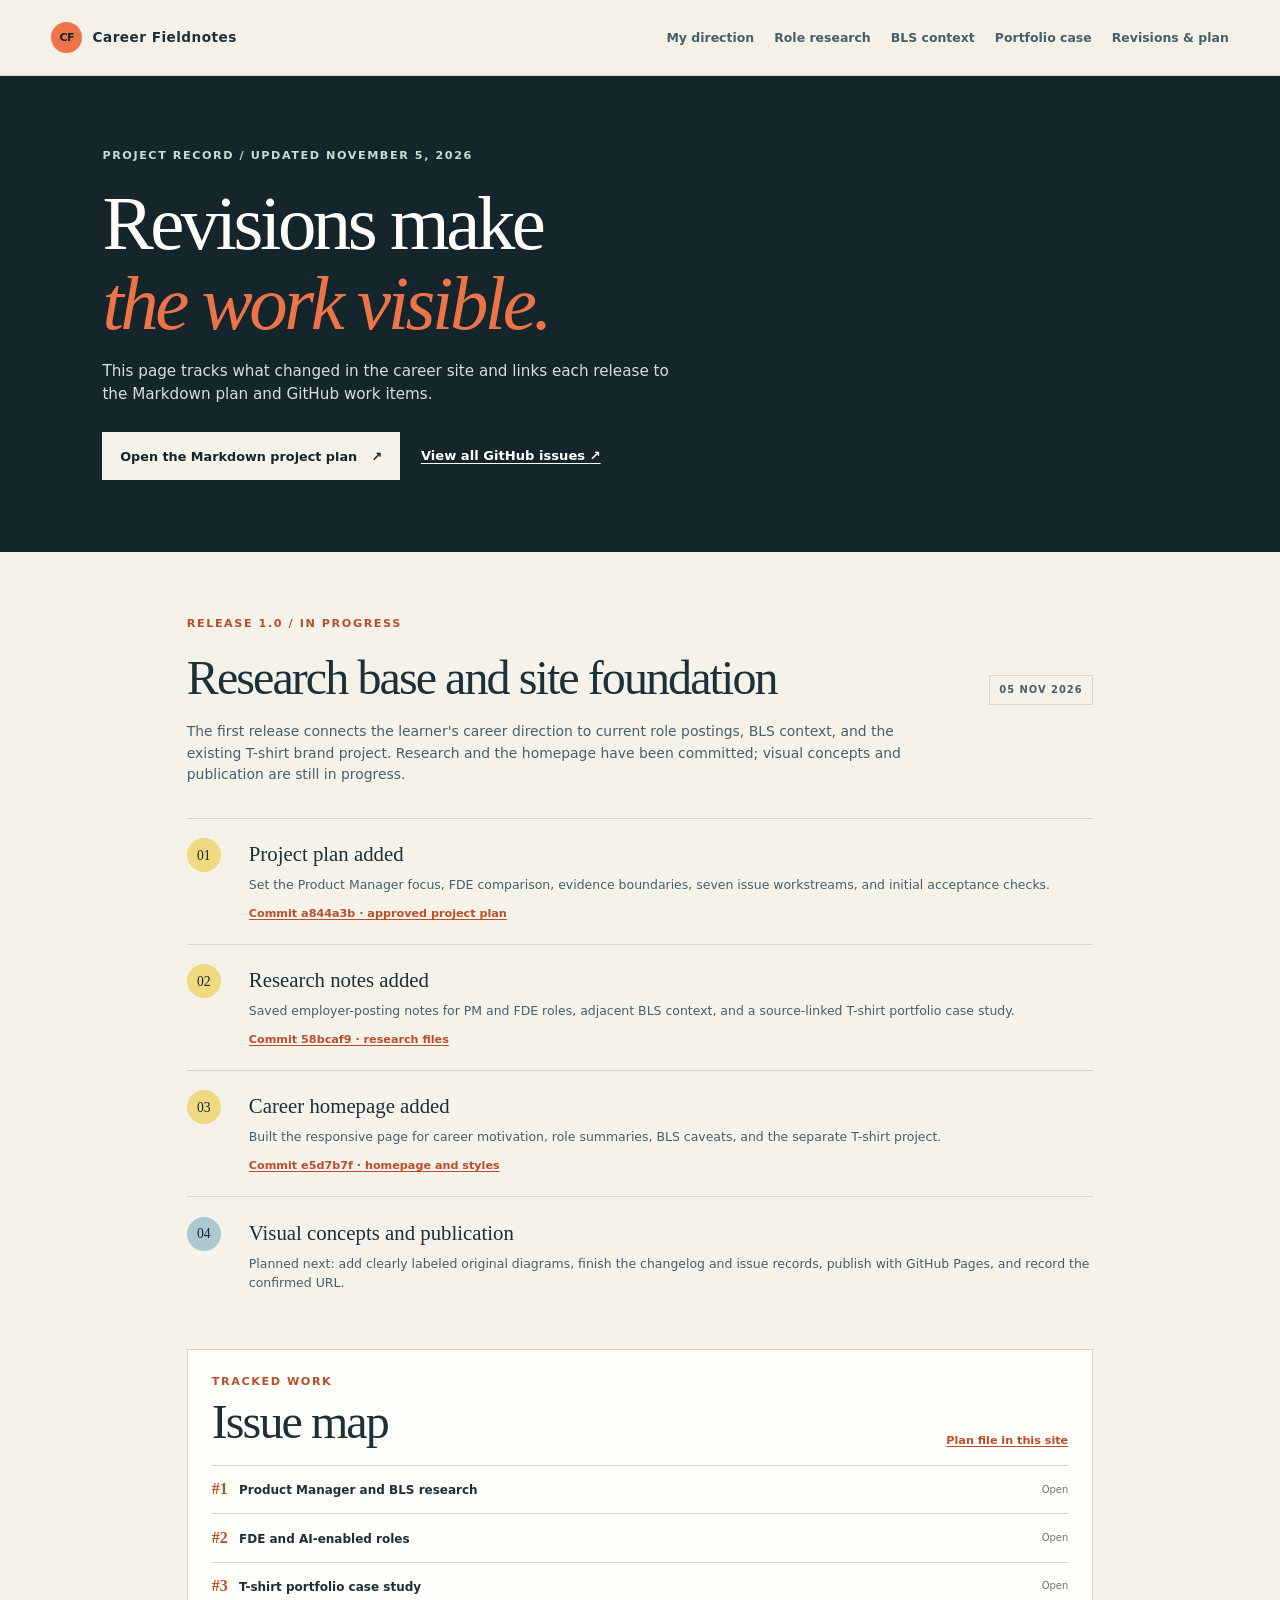
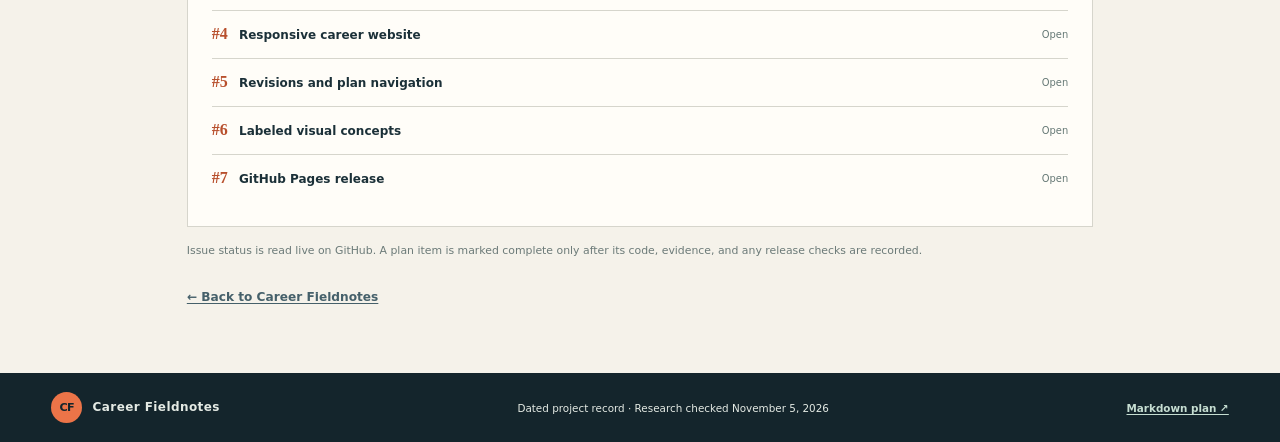
==== revisions.html @ 6643471c "docs: add revisions page linked to plan (#5)" ====
<!doctype html>
<html lang="en">
<head>
  <meta charset="utf-8">
  <meta name="viewport" content="width=device-width, initial-scale=1">
  <meta name="description" content="Project plan, issue tracker, and dated release notes for the Research Careers website.">
  <meta name="theme-color" content="#f5f2ea">
  <title>Revisions &amp; plan — Career Fieldnotes</title>
  <link rel="stylesheet" href="styles.css">
</head>
<body class="revisions-page">
  <a class="skip-link" href="#main">Skip to content</a>
  <header class="site-header">
    <a class="wordmark" href="index.html" aria-label="Career Fieldnotes home">
      <span class="wordmark-mark" aria-hidden="true">CF</span><span>Career Fieldnotes</span>
    </a>
    <nav aria-label="Main navigation">
      <a href="index.html#direction">My direction</a>
      <a href="index.html#roles">Role research</a>
      <a href="index.html#market">BLS context</a>
      <a href="index.html#portfolio">Portfolio case</a>
      <a aria-current="page" href="revisions.html">Revisions &amp; plan</a>
    </nav>
  </header>
  <main id="main">
    <section class="revision-hero">
      <p class="eyebrow">Project record / updated November 5, 2026</p>
      <h1>Revisions make<br><em>the work visible.</em></h1>
      <p>This page tracks what changed in the career site and links each release to the Markdown plan and GitHub work items.</p>
      <div class="revision-actions">
        <a class="button button-light" href="https://github.com/ors2222/research-careers/blob/main/PROJECT_PLAN.md">Open the Markdown project plan <span aria-hidden="true">↗</span></a>
        <a class="text-link light-link" href="https://github.com/ors2222/research-careers/issues">View all GitHub issues <span aria-hidden="true">↗</span></a>
      </div>
    </section>
    <section class="revision-main">
      <div class="revision-heading">
        <div><p class="eyebrow">Release 1.0 / in progress</p><h2>Research base and site foundation</h2></div>
        <span class="revision-date">05 NOV 2026</span>
      </div>
      <p class="revision-summary">The first release connects the learner's career direction to current role postings, BLS context, and the existing T-shirt brand project. Research and the homepage have been committed; visual concepts and publication are still in progress.</p>
      <ol class="revision-timeline">
        <li>
          <span class="timeline-mark" aria-hidden="true">01</span>
          <div><h3>Project plan added</h3><p>Set the Product Manager focus, FDE comparison, evidence boundaries, seven issue workstreams, and initial acceptance checks.</p><a href="https://github.com/ors2222/research-careers/commit/a844a3b6b0235399ee52a9d071979ad098f2e826">Commit a844a3b · approved project plan</a></div>
        </li>
        <li>
          <span class="timeline-mark" aria-hidden="true">02</span>
          <div><h3>Research notes added</h3><p>Saved employer-posting notes for PM and FDE roles, adjacent BLS context, and a source-linked T-shirt portfolio case study.</p><a href="https://github.com/ors2222/research-careers/commit/58bcaf92dffbef862050ac8dce8a9212e269363a">Commit 58bcaf9 · research files</a></div>
        </li>
        <li>
          <span class="timeline-mark" aria-hidden="true">03</span>
          <div><h3>Career homepage added</h3><p>Built the responsive page for career motivation, role summaries, BLS caveats, and the separate T-shirt project.</p><a href="https://github.com/ors2222/research-careers/commit/e5d7b7fb26ea6e5fd0f2cf71f724185903629688">Commit e5d7b7f · homepage and styles</a></div>
        </li>
        <li class="timeline-pending">
          <span class="timeline-mark" aria-hidden="true">04</span>
          <div><h3>Visual concepts and publication</h3><p>Planned next: add clearly labeled original diagrams, finish the changelog and issue records, publish with GitHub Pages, and record the confirmed URL.</p></div>
        </li>
      </ol>
      <div class="issue-map">
        <div class="issue-map-heading"><div><p class="eyebrow">Tracked work</p><h2>Issue map</h2></div><a href="PROJECT_PLAN.md">Plan file in this site</a></div>
        <ol>
          <li><a href="https://github.com/ors2222/research-careers/issues/1"><span>#1</span> Product Manager and BLS research</a><em>Open</em></li>
          <li><a href="https://github.com/ors2222/research-careers/issues/2"><span>#2</span> FDE and AI-enabled roles</a><em>Open</em></li>
          <li><a href="https://github.com/ors2222/research-careers/issues/3"><span>#3</span> T-shirt portfolio case study</a><em>Open</em></li>
          <li><a href="https://github.com/ors2222/research-careers/issues/4"><span>#4</span> Responsive career website</a><em>Open</em></li>
          <li><a href="https://github.com/ors2222/research-careers/issues/5"><span>#5</span> Revisions and plan navigation</a><em>Open</em></li>
          <li><a href="https://github.com/ors2222/research-careers/issues/6"><span>#6</span> Labeled visual concepts</a><em>Open</em></li>
          <li><a href="https://github.com/ors2222/research-careers/issues/7"><span>#7</span> GitHub Pages release</a><em>Open</em></li>
        </ol>
      </div>
      <p class="revision-footnote">Issue status is read live on GitHub. A plan item is marked complete only after its code, evidence, and any release checks are recorded.</p>
      <a class="back-link" href="index.html">← Back to Career Fieldnotes</a>
    </section>
  </main>
  <footer class="site-footer">
    <a class="wordmark footer-mark" href="index.html"><span class="wordmark-mark" aria-hidden="true">CF</span><span>Career Fieldnotes</span></a>
    <p>Dated project record · Research checked November 5, 2026</p>
    <a href="https://github.com/ors2222/research-careers/blob/main/PROJECT_PLAN.md">Markdown plan ↗</a>
  </footer>
</body>
</html>
---- styles.css ----
:root {
  color-scheme: light;
  --ink: #1b3038;
  --ink-deep: #14252c;
  --ink-soft: #45606a;
  --paper: #f5f2ea;
  --paper-light: #fffdf8;
  --line: #d6d5cc;
  --orange: #ec7448;
  --orange-dark: #b84f2c;
  --mint: #c6ded2;
  --blue: #adc8d0;
  --yellow: #efd981;
  --display: Georgia, "Times New Roman", serif;
  --body: Inter, ui-sans-serif, system-ui, -apple-system, BlinkMacSystemFont, "Segoe UI", sans-serif;
  font-family: var(--body);
  color: var(--ink);
  background: var(--paper);
  font-synthesis: none;
  text-rendering: optimizeLegibility;
}
* { box-sizing: border-box; }
html { scroll-behavior: smooth; scroll-padding-top: 6rem; }
body { margin: 0; min-width: 320px; background: var(--paper); line-height: 1.55; }
a { color: inherit; text-underline-offset: .2em; }
a:hover { color: var(--orange-dark); }
a:focus-visible { outline: 3px solid var(--orange); outline-offset: 4px; border-radius: 2px; }
.skip-link { position: absolute; z-index: 20; top: .5rem; left: .75rem; padding: .6rem .85rem; color: var(--paper-light); background: var(--ink-deep); transform: translateY(-160%); }
.skip-link:focus { transform: translateY(0); }
.site-header { min-height: 76px; padding: .85rem clamp(1.2rem, 4vw, 4rem); display: flex; justify-content: space-between; align-items: center; gap: 1.6rem; border-bottom: 1px solid var(--line); background: rgba(245,242,234,.96); }
.wordmark { display: inline-flex; align-items: center; gap: .65rem; text-decoration: none; font-size: .85rem; font-weight: 800; letter-spacing: .035em; white-space: nowrap; }
.wordmark-mark { display: grid; place-items: center; width: 31px; height: 31px; background: var(--orange); color: var(--ink-deep); border-radius: 50%; font-size: .7rem; letter-spacing: -.06em; }
.site-header nav { display: flex; flex-wrap: wrap; gap: .4rem 1.25rem; align-items: center; justify-content: flex-end; }
.site-header nav a { text-decoration: none; color: var(--ink-soft); font-size: .78rem; font-weight: 650; }
.site-header nav a:hover { color: var(--orange-dark); }
.hero { min-height: 560px; padding: 5rem clamp(1.4rem, 7vw, 7rem) 4rem; position: relative; display: grid; grid-template-columns: minmax(0, 1.08fr) minmax(280px, .92fr); align-items: center; gap: 3rem; overflow: hidden; color: var(--paper-light); background: var(--ink-deep); }
.hero::after { content: ""; position: absolute; right: -4rem; bottom: -8rem; width: 25rem; height: 25rem; border: 1px solid rgba(198,222,210,.18); border-radius: 50%; }
.hero-copy { position: relative; z-index: 2; max-width: 700px; }
.eyebrow { margin: 0 0 1.2rem; color: var(--orange-dark); font-size: .7rem; font-weight: 800; letter-spacing: .14em; line-height: 1.5; text-transform: uppercase; }
.hero .eyebrow { color: var(--mint); }
.eyebrow-dot { display: inline-block; width: 8px; height: 8px; margin-right: .45rem; background: var(--orange); border-radius: 50%; }
h1, h2, h3, h4, p { margin-top: 0; }
h1, h2 { font-family: var(--display); font-weight: 500; letter-spacing: -.045em; line-height: 1.04; }
h1 { max-width: 760px; margin-bottom: 1.45rem; font-size: clamp(3rem, 6.9vw, 6rem); }
h1 em, .market-copy h2 em { color: var(--orange); font-weight: 400; }
.hero-intro { max-width: 550px; margin-bottom: 1.7rem; color: #e1e8e4; font-size: clamp(1rem, 1.5vw, 1.17rem); line-height: 1.7; }
.hero-actions { display: flex; flex-wrap: wrap; align-items: center; gap: 1.4rem; }
.button { display: inline-flex; align-items: center; justify-content: center; gap: .9rem; min-height: 48px; padding: .7rem 1.05rem; border: 1px solid transparent; text-decoration: none; font-size: .8rem; font-weight: 800; }
.button-light { background: var(--paper); color: var(--ink-deep); }
.button-light:hover { background: var(--mint); color: var(--ink-deep); }
.button-dark { background: var(--ink-deep); color: var(--paper-light); }
.button-dark:hover { background: var(--orange); color: var(--ink-deep); }
.text-link { color: var(--ink); font-size: .82rem; font-weight: 800; text-decoration-thickness: 1px; }
.light-link { color: var(--paper-light); }
.light-link:hover { color: var(--yellow); }
.hero-note { max-width: 510px; margin: 1.2rem 0 0; color: #b6c7c5; font-size: .72rem; }
.hero-art { position: relative; width: min(100%, 430px); aspect-ratio: 1; justify-self: center; }
.orbit { position: absolute; inset: 11%; border: 1px solid rgba(198,222,210,.4); border-radius: 50%; transform: rotate(-28deg) scaleY(.72); }
.orbit-two { inset: 17% 5%; border-color: rgba(236,116,72,.7); transform: rotate(34deg) scaleY(.68); }
.orbit-center { position: absolute; inset: 36%; display: grid; place-items: center; border: 1px solid rgba(245,242,234,.5); border-radius: 50%; background: #29414a; color: var(--yellow); font-size: .7rem; font-weight: 800; letter-spacing: .15em; }
.orbit-node { position: absolute; padding: .45rem .7rem; border-radius: 99px; background: var(--mint); color: var(--ink-deep); font-size: .68rem; font-weight: 800; }
.node-people { top: 12%; left: 37%; }
.node-team { top: 43%; right: 0; background: var(--yellow); }
.node-product { bottom: 15%; left: 26%; background: var(--orange); }
.node-learning { top: 49%; left: 0; }
.orbit-star { position: absolute; color: var(--orange); font-size: 1.5rem; }
.star-one { top: 24%; right: 15%; }.star-two { bottom: 17%; right: 26%; color: var(--yellow); }
.hero-index { position: absolute; right: 1.5rem; bottom: 1.4rem; display: flex; gap: .55rem; align-items: center; color: #90a8a9; font-size: .58rem; letter-spacing: .12em; }
.hero-index b { color: var(--orange); font-family: var(--display); font-size: 1.3rem; font-weight: 400; }
.section { padding: 5.5rem clamp(1.4rem, 8vw, 8rem); }
.section-heading { max-width: 450px; }
.section-heading-wide { max-width: none; display: flex; justify-content: space-between; align-items: end; gap: 2rem; margin-bottom: 2.6rem; }
.section-heading h2, .market-copy h2 { margin-bottom: 0; font-size: clamp(2.4rem, 4.5vw, 4rem); }
.direction-section { display: grid; grid-template-columns: minmax(230px, .78fr) minmax(0, 1.22fr); gap: 4rem; border-bottom: 1px solid var(--line); }
.direction-content { max-width: 740px; }
.direction-content blockquote { margin: 0 0 1.2rem; color: var(--ink); font-family: var(--display); font-size: clamp(1.45rem, 2.5vw, 2.1rem); line-height: 1.35; letter-spacing: -.02em; }
.direction-content > p { max-width: 620px; color: var(--ink-soft); font-size: .93rem; }
.interest-tags { display: flex; flex-wrap: wrap; gap: .55rem; margin-top: 1.4rem; }
.interest-tags span { padding: .4rem .7rem; border: 1px solid var(--line); color: var(--ink-soft); font-size: .7rem; font-weight: 700; }
.role-section { background: var(--paper-light); }
.section-deck { max-width: 440px; margin: 0; color: var(--ink-soft); font-size: .88rem; }
.role-grid { display: grid; grid-template-columns: 1fr 1fr; gap: 1.1rem; align-items: stretch; }
.role-card { display: flex; flex-direction: column; padding: clamp(1.35rem, 3vw, 2.2rem); border: 1px solid var(--line); background: var(--paper); }
.role-card-featured { border-top: 4px solid var(--orange); }
.role-card-secondary { border-top: 4px solid var(--blue); }
.card-topline { display: flex; justify-content: space-between; align-items: center; margin-bottom: 1.3rem; }
.role-label { color: var(--orange-dark); font-size: .65rem; font-weight: 850; letter-spacing: .09em; text-transform: uppercase; }
.role-card-secondary .role-label { color: #3d6d7d; }
.role-number { color: #9aa8a2; font-family: var(--display); font-size: 1.2rem; }
.role-card h3 { margin-bottom: .25rem; font-family: var(--display); font-size: clamp(1.65rem, 3vw, 2.15rem); font-weight: 500; letter-spacing: -.035em; line-height: 1.14; }
.role-card h3 a { text-decoration: none; }
.role-context { margin-bottom: 1.7rem; color: var(--ink-soft); font-size: .78rem; }
.role-card h4 { margin-bottom: .6rem; font-size: .74rem; }
.role-card ul { margin: 0 0 1.3rem; padding-left: 1.1rem; color: var(--ink-soft); font-size: .78rem; }
.role-card li { padding-left: .2rem; margin-bottom: .42rem; }
.skill-row, .evidence-row { padding: .8rem 0; border-top: 1px solid var(--line); }
.skill-row > span, .evidence-row > span { color: #64777a; font-size: .63rem; font-weight: 800; letter-spacing: .08em; text-transform: uppercase; }
.skill-row p, .evidence-row p { margin: .35rem 0 0; color: var(--ink); font-size: .78rem; }
.card-links { display: grid; gap: .35rem; margin-top: 1rem; }
.card-links a, .single-link { font-size: .74rem; font-weight: 750; }
.checked-note { margin: .8rem 0 0; color: #697b7c; font-size: .65rem; }
.level-note { padding: .75rem; margin: .85rem 0 0; border-left: 3px solid var(--orange); background: #f7e7da; color: #5a453b; font-size: .72rem; }
.single-link { margin-top: 1.1rem; }
.role-footnote { display: flex; gap: 1rem; max-width: 820px; margin: 1.6rem auto 0; color: var(--ink-soft); }
.role-footnote p { margin: 0; font-size: .83rem; }
.footnote-symbol { color: var(--orange-dark); font-family: var(--display); font-size: 1.8rem; line-height: 1; }
.market-section { display: grid; grid-template-columns: 70px minmax(250px, 1fr) minmax(250px, .88fr); gap: 2.5rem; align-items: center; background: var(--mint); }
.market-stamp { align-self: start; padding-top: .3rem; color: var(--ink-soft); font-size: .62rem; font-weight: 850; letter-spacing: .12em; line-height: 1.5; }
.market-copy h2 { margin-bottom: 1.15rem; }
.market-copy > p:not(.eyebrow) { max-width: 640px; color: #304e52; font-size: .91rem; }
.market-copy h2 em { color: var(--orange-dark); }
.market-caveat { padding-left: .8rem; border-left: 2px solid var(--ink-soft); font-size: .78rem !important; }
.market-stat { padding: 1.4rem; border: 1px solid rgba(27,48,56,.25); background: rgba(255,253,248,.5); }
.market-stat div { display: grid; grid-template-columns: 120px 1fr; gap: 1rem; align-items: center; padding: .75rem 0; border-bottom: 1px solid rgba(27,48,56,.15); }
.market-stat strong { font-family: var(--display); font-size: 1.7rem; font-weight: 400; letter-spacing: -.04em; }
.market-stat span { color: var(--ink-soft); font-size: .68rem; }
.market-stat > p { margin: .7rem 0 0; color: var(--ink-soft); font-size: .63rem; font-weight: 750; }
.portfolio-section { background: var(--paper); }
.portfolio-layout { display: grid; grid-template-columns: minmax(0, 1.45fr) minmax(230px, .72fr); gap: 1rem; align-items: stretch; }
.portfolio-main { padding: clamp(1.4rem, 3vw, 2.2rem); border: 1px solid var(--line); background: var(--paper-light); }
.portfolio-label { display: inline-flex; align-items: center; gap: .45rem; color: #4c7160; font-size: .63rem; font-weight: 800; letter-spacing: .09em; text-transform: uppercase; }
.live-dot { width: 7px; height: 7px; border-radius: 50%; background: #719d7e; }
.portfolio-main h3 { margin: .8rem 0 .55rem; font-family: var(--display); font-size: 2.2rem; font-weight: 500; letter-spacing: -.04em; }
.portfolio-main > p { max-width: 720px; color: var(--ink-soft); font-size: .83rem; }
.competitor-strip { display: grid; grid-template-columns: repeat(3, 1fr); gap: .6rem; margin: 1.4rem 0 .8rem; }
.competitor-strip article { min-height: 145px; padding: .8rem; background: var(--paper); }
.mini-index { color: var(--orange-dark); font-size: .62rem; font-weight: 800; }
.competitor-strip h4 { margin: .35rem 0; font-family: var(--display); font-size: 1.2rem; font-weight: 500; }
.competitor-strip p { margin: 0; color: var(--ink-soft); font-size: .69rem; }
.small-caveat { font-size: .67rem !important; }
.case-links { display: flex; flex-wrap: wrap; gap: .7rem 1.2rem; padding-top: .8rem; border-top: 1px solid var(--line); }
.case-links a { font-size: .72rem; font-weight: 800; }
.portfolio-aside { display: flex; flex-direction: column; border: 1px solid var(--line); background: var(--paper-light); }
.aside-block { flex: 1; padding: 1.2rem; }
.aside-block-accent { background: #f2e2d6; }
.aside-kicker { color: var(--orange-dark); font-size: .64rem; font-weight: 850; letter-spacing: .08em; text-transform: uppercase; }
.aside-block ul { margin: .7rem 0 0; padding-left: 1rem; color: var(--ink-soft); font-size: .75rem; }
.aside-block li { margin-bottom: .38rem; }
.aside-note { margin: 0; padding: .9rem 1.2rem; color: #5e716f; font-size: .66rem; }
.notes-section { padding-top: 4rem; background: var(--paper-light); }
.notes-grid { display: grid; grid-template-columns: repeat(3, 1fr); gap: .65rem; }
.note-tile { min-height: 86px; display: grid; grid-template-columns: 34px 1fr 18px; gap: .7rem; align-items: center; padding: .85rem; border: 1px solid var(--line); text-decoration: none; }
.note-tile:hover { border-color: var(--orange); background: var(--paper); }
.tile-number { display: grid; width: 31px; height: 31px; place-items: center; border-radius: 50%; background: var(--yellow); font-family: var(--display); }
.note-tile strong, .note-tile small { display: block; }
.note-tile strong { font-size: .76rem; }
.note-tile small { margin-top: .2rem; color: var(--ink-soft); font-size: .62rem; line-height: 1.4; }
.note-tile > b { color: var(--orange-dark); }
.source-line { display: flex; flex-wrap: wrap; gap: .5rem 1rem; align-items: center; margin-top: 1.7rem; padding-top: 1rem; border-top: 1px solid var(--line); }
.source-line span { color: #667778; font-size: .62rem; font-weight: 850; letter-spacing: .08em; text-transform: uppercase; }
.source-line a { font-size: .67rem; font-weight: 750; }
.source-limit { margin: .7rem 0 0; color: #74827f; font-size: .65rem; }
.closing-band { padding: 4.5rem 1.5rem; text-align: center; background: var(--yellow); }
.closing-band .eyebrow { color: #7c4c32; }
.closing-band h2 { margin: 0 auto 1rem; font-size: clamp(2.4rem, 5vw, 4.5rem); }
.closing-band > p:not(.eyebrow) { max-width: 540px; margin: 0 auto 1.5rem; color: #4c5750; font-size: .86rem; }
.site-footer { display: flex; justify-content: space-between; align-items: center; gap: 1rem; padding: 1.2rem clamp(1.2rem, 4vw, 4rem); background: var(--ink-deep); color: #e4eae4; }
.footer-mark { color: #e4eae4; font-size: .75rem; }
.site-footer p, .site-footer > a:last-child { margin: 0; font-size: .65rem; }
.site-footer > a:last-child { color: var(--mint); font-weight: 750; }
@media (max-width: 900px) {
  .hero { gap: 1.4rem; min-height: 500px; }
  .market-section { grid-template-columns: 45px 1fr; }
  .market-stat { grid-column: 2; display: grid; grid-template-columns: repeat(3, 1fr); gap: .5rem; }
  .market-stat div { display: block; border-bottom: 0; border-right: 1px solid rgba(27,48,56,.15); padding: .35rem; }
  .market-stat div:last-of-type { border: 0; }
  .market-stat strong, .market-stat span { display: block; }
  .market-stat > p { grid-column: 1 / -1; }
  .section-heading-wide { align-items: start; }
}
@media (max-width: 680px) {
  html { scroll-padding-top: 1rem; }
  .site-header { align-items: flex-start; flex-direction: column; gap: .65rem; padding: .8rem 1rem; }
  .site-header nav { justify-content: flex-start; gap: .35rem .9rem; }
  .site-header nav a { font-size: .7rem; }
  .hero { min-height: auto; grid-template-columns: 1fr; padding: 3.2rem 1.2rem 2.5rem; }
  .hero-art { width: min(74vw, 310px); margin: .4rem auto 1.2rem; }
  .hero-index { right: 1rem; bottom: .8rem; }
  .section { padding: 3.6rem 1.2rem; }
  .direction-section { grid-template-columns: 1fr; gap: 1.5rem; }
  .section-heading-wide { display: block; }
  .section-heading-wide .section-deck { margin-top: 1rem; }
  .role-grid, .portfolio-layout { grid-template-columns: 1fr; }
  .role-footnote { margin-top: 1.2rem; }
  .market-section { grid-template-columns: 1fr; gap: 1rem; }
  .market-stamp { display: none; }
  .market-stat { grid-column: 1; padding: 1rem .7rem; }
  .market-stat div { grid-template-columns: 1fr; }
  .market-stat strong { font-size: 1.25rem; }
  .market-stat span { font-size: .6rem; }
  .competitor-strip { grid-template-columns: 1fr; }
  .competitor-strip article { min-height: 0; }
  .notes-grid { grid-template-columns: 1fr; }
  .note-tile { min-height: 75px; }
  .source-line { gap: .55rem .8rem; }
  .site-footer { flex-wrap: wrap; align-items: flex-start; }
}
@media (prefers-reduced-motion: reduce) {
  html { scroll-behavior: auto; }
  *, *::before, *::after { animation-duration: .01ms !important; animation-iteration-count: 1 !important; transition-duration: .01ms !important; }
}

/* Revisions page */
.revision-hero { padding: 4.5rem clamp(1.4rem, 8vw, 8rem); color: var(--paper-light); background: var(--ink-deep); }
.revision-hero .eyebrow { color: var(--mint); }
.revision-hero h1 { margin-bottom: 1rem; font-size: clamp(3rem, 6vw, 5.5rem); }
.revision-hero h1 em { color: var(--orange); font-weight: 400; }
.revision-hero > p:not(.eyebrow) { max-width: 570px; color: #d4e0da; font-size: .95rem; }
.revision-actions { display: flex; flex-wrap: wrap; align-items: center; gap: 1.3rem; margin-top: 1.6rem; }
.revision-main { max-width: 1060px; padding: 4rem clamp(1.2rem, 6vw, 5rem); margin: 0 auto; }
.revision-heading { display: flex; justify-content: space-between; align-items: end; gap: 1.5rem; }
.revision-heading h2, .issue-map h2 { margin: 0; font-family: var(--display); font-size: clamp(2rem, 4vw, 3rem); font-weight: 500; letter-spacing: -.04em; line-height: 1.1; }
.revision-date { padding: .4rem .6rem; color: var(--ink-soft); border: 1px solid var(--line); font-size: .62rem; font-weight: 800; letter-spacing: .1em; white-space: nowrap; }
.revision-summary { max-width: 720px; margin: 1rem 0 2rem; color: var(--ink-soft); font-size: .87rem; }
.revision-timeline { list-style: none; margin: 0; padding: 0; }
.revision-timeline li { display: grid; grid-template-columns: 46px 1fr; gap: 1rem; padding: 1.2rem 0; border-top: 1px solid var(--line); }
.timeline-mark { display: grid; width: 34px; height: 34px; place-items: center; border-radius: 50%; color: var(--ink-deep); background: var(--yellow); font-family: var(--display); font-size: .85rem; }
.timeline-pending .timeline-mark { background: var(--blue); }
.revision-timeline h3 { margin: 0 0 .3rem; font-family: var(--display); font-size: 1.3rem; font-weight: 500; }
.revision-timeline p { margin: 0 0 .35rem; color: var(--ink-soft); font-size: .78rem; }
.revision-timeline a { color: var(--orange-dark); font-size: .7rem; font-weight: 800; }
.issue-map { margin-top: 2rem; padding: 1.5rem; background: var(--paper-light); border: 1px solid var(--line); }
.issue-map-heading { display: flex; align-items: end; justify-content: space-between; gap: 1rem; margin-bottom: 1rem; }
.issue-map-heading .eyebrow { margin-bottom: .35rem; }
.issue-map-heading > a { color: var(--orange-dark); font-size: .7rem; font-weight: 800; }
.issue-map ol { list-style: none; padding: 0; margin: 0; }
.issue-map li { display: flex; justify-content: space-between; align-items: center; gap: .8rem; padding: .7rem 0; border-top: 1px solid var(--line); }
.issue-map li a { display: flex; gap: .7rem; align-items: baseline; text-decoration: none; font-size: .75rem; font-weight: 750; }
.issue-map li a span { color: var(--orange-dark); font-family: var(--display); font-size: 1rem; }
.issue-map li em { color: #657875; font-size: .62rem; font-style: normal; }
.revision-footnote { margin: 1rem 0 1.5rem; color: #6b7a78; font-size: .68rem; }
.back-link { color: var(--ink-soft); font-size: .76rem; font-weight: 800; }
@media (max-width: 680px) {
  .revision-hero { padding: 3.3rem 1.2rem; }
  .revision-main { padding: 3rem 1.2rem; }
  .revision-heading { align-items: flex-start; flex-direction: column; }
  .issue-map { padding: 1rem; }
  .issue-map-heading { align-items: flex-start; flex-direction: column; }
}
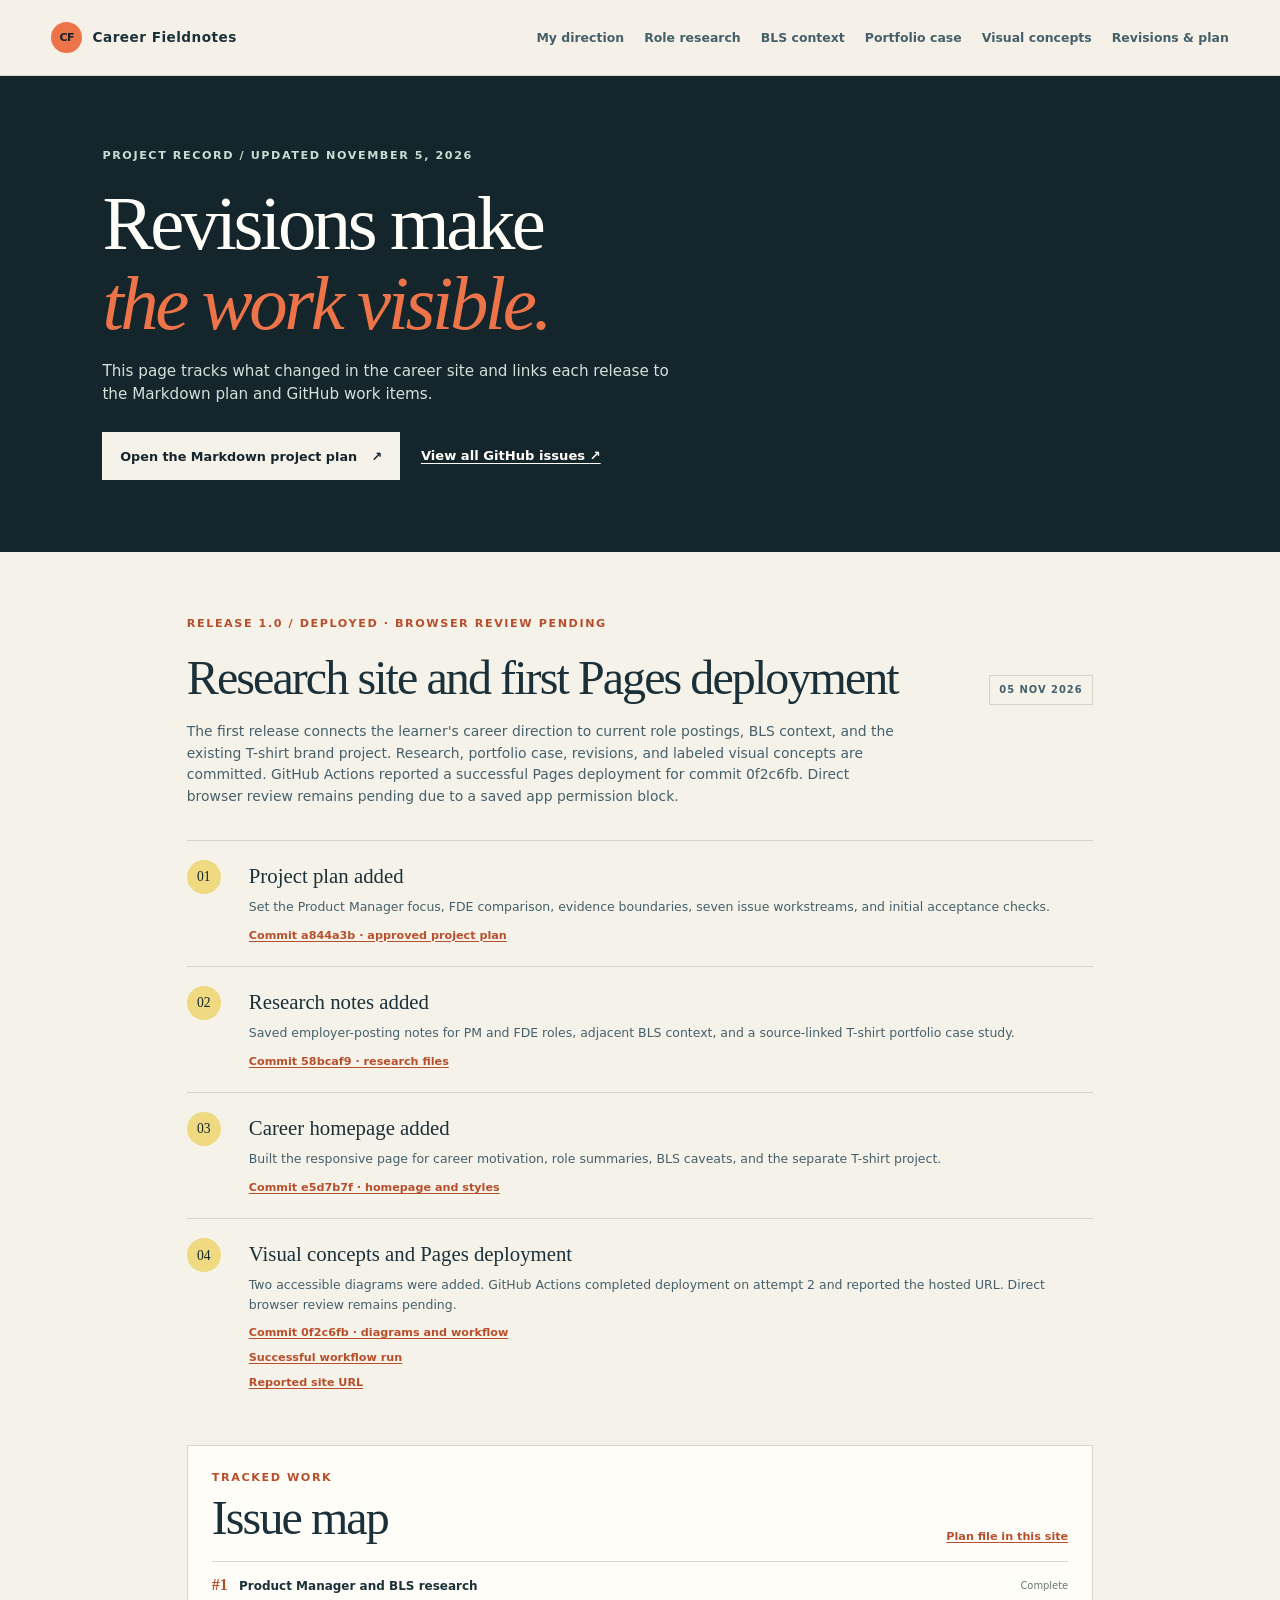
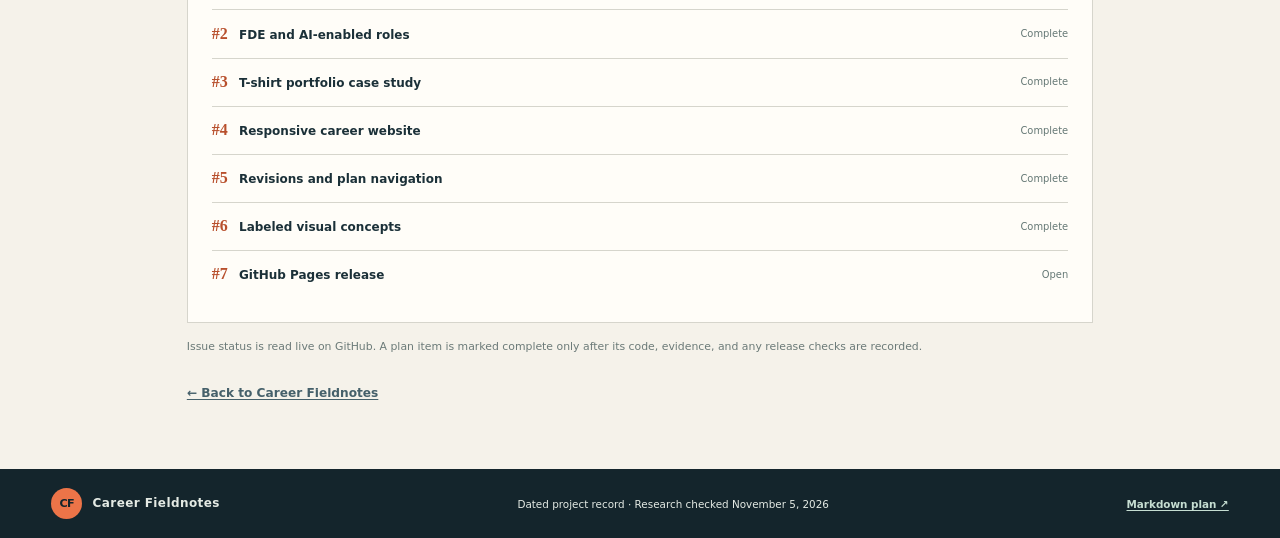
==== commit f43b68e3: "Update release timeline and issue status" ====
--- a/revisions.html
+++ b/revisions.html
@@ -19,6 +19,7 @@
       <a href="index.html#roles">Role research</a>
       <a href="index.html#market">BLS context</a>
       <a href="index.html#portfolio">Portfolio case</a>
+      <a href="index.html#visuals">Visual concepts</a>
       <a aria-current="page" href="revisions.html">Revisions &amp; plan</a>
     </nav>
   </header>
@@ -34,10 +35,10 @@
     </section>
     <section class="revision-main">
       <div class="revision-heading">
-        <div><p class="eyebrow">Release 1.0 / in progress</p><h2>Research base and site foundation</h2></div>
+        <div><p class="eyebrow">Release 1.0 / deployed · browser review pending</p><h2>Research site and first Pages deployment</h2></div>
         <span class="revision-date">05 NOV 2026</span>
       </div>
-      <p class="revision-summary">The first release connects the learner's career direction to current role postings, BLS context, and the existing T-shirt brand project. Research and the homepage have been committed; visual concepts and publication are still in progress.</p>
+      <p class="revision-summary">The first release connects the learner's career direction to current role postings, BLS context, and the existing T-shirt brand project. Research, portfolio case, revisions, and labeled visual concepts are committed. GitHub Actions reported a successful Pages deployment for commit 0f2c6fb. Direct browser review remains pending due to a saved app permission block.</p>
       <ol class="revision-timeline">
         <li>
           <span class="timeline-mark" aria-hidden="true">01</span>
@@ -51,20 +52,20 @@
           <span class="timeline-mark" aria-hidden="true">03</span>
           <div><h3>Career homepage added</h3><p>Built the responsive page for career motivation, role summaries, BLS caveats, and the separate T-shirt project.</p><a href="https://github.com/ors2222/research-careers/commit/e5d7b7fb26ea6e5fd0f2cf71f724185903629688">Commit e5d7b7f · homepage and styles</a></div>
         </li>
-        <li class="timeline-pending">
+        <li>
           <span class="timeline-mark" aria-hidden="true">04</span>
-          <div><h3>Visual concepts and publication</h3><p>Planned next: add clearly labeled original diagrams, finish the changelog and issue records, publish with GitHub Pages, and record the confirmed URL.</p></div>
+          <div><h3>Visual concepts and Pages deployment</h3><p>Two accessible diagrams were added. GitHub Actions completed deployment on attempt 2 and reported the hosted URL. Direct browser review remains pending.</p><a href="https://github.com/ors2222/research-careers/commit/0f2c6fb89bac9af327de0508b786f618d1f9e1e1">Commit 0f2c6fb · diagrams and workflow</a><br><a href="https://github.com/ors2222/research-careers/actions/runs/42060878798">Successful workflow run</a><br><a href="https://ors2222.github.io/research-careers/">Reported site URL</a></div>
         </li>
       </ol>
       <div class="issue-map">
         <div class="issue-map-heading"><div><p class="eyebrow">Tracked work</p><h2>Issue map</h2></div><a href="PROJECT_PLAN.md">Plan file in this site</a></div>
         <ol>
-          <li><a href="https://github.com/ors2222/research-careers/issues/1"><span>#1</span> Product Manager and BLS research</a><em>Open</em></li>
-          <li><a href="https://github.com/ors2222/research-careers/issues/2"><span>#2</span> FDE and AI-enabled roles</a><em>Open</em></li>
-          <li><a href="https://github.com/ors2222/research-careers/issues/3"><span>#3</span> T-shirt portfolio case study</a><em>Open</em></li>
-          <li><a href="https://github.com/ors2222/research-careers/issues/4"><span>#4</span> Responsive career website</a><em>Open</em></li>
-          <li><a href="https://github.com/ors2222/research-careers/issues/5"><span>#5</span> Revisions and plan navigation</a><em>Open</em></li>
-          <li><a href="https://github.com/ors2222/research-careers/issues/6"><span>#6</span> Labeled visual concepts</a><em>Open</em></li>
+          <li><a href="https://github.com/ors2222/research-careers/issues/1"><span>#1</span> Product Manager and BLS research</a><em>Complete</em></li>
+          <li><a href="https://github.com/ors2222/research-careers/issues/2"><span>#2</span> FDE and AI-enabled roles</a><em>Complete</em></li>
+          <li><a href="https://github.com/ors2222/research-careers/issues/3"><span>#3</span> T-shirt portfolio case study</a><em>Complete</em></li>
+          <li><a href="https://github.com/ors2222/research-careers/issues/4"><span>#4</span> Responsive career website</a><em>Complete</em></li>
+          <li><a href="https://github.com/ors2222/research-careers/issues/5"><span>#5</span> Revisions and plan navigation</a><em>Complete</em></li>
+          <li><a href="https://github.com/ors2222/research-careers/issues/6"><span>#6</span> Labeled visual concepts</a><em>Complete</em></li>
           <li><a href="https://github.com/ors2222/research-careers/issues/7"><span>#7</span> GitHub Pages release</a><em>Open</em></li>
         </ol>
       </div>
--- a/styles.css
+++ b/styles.css
@@ -237,3 +237,14 @@
   .issue-map { padding: 1rem; }
   .issue-map-heading { align-items: flex-start; flex-direction: column; }
 }
+
+/* Original, explicitly labeled visual concepts */
+.visuals-section { background: #f0e5d8; }
+.visual-grid { display: grid; grid-template-columns: repeat(2, minmax(0, 1fr)); gap: 1rem; }
+.concept-card { margin: 0; padding: 1rem; border: 1px solid var(--line); background: var(--paper-light); }
+.concept-card img { display: block; width: 100%; height: auto; }
+.concept-card figcaption { display: grid; gap: .3rem; padding: .9rem .2rem .1rem; }
+.concept-card figcaption strong { font-size: .78rem; }
+.concept-card figcaption span, .visual-equivalent { color: var(--ink-soft); font-size: .72rem; }
+.visual-equivalent { max-width: 820px; margin: 1.1rem 0 0; padding: .85rem 1rem; border-left: 3px solid var(--orange); background: rgba(255,253,248,.6); }
+@media (max-width: 680px) { .visual-grid { grid-template-columns: 1fr; } }
